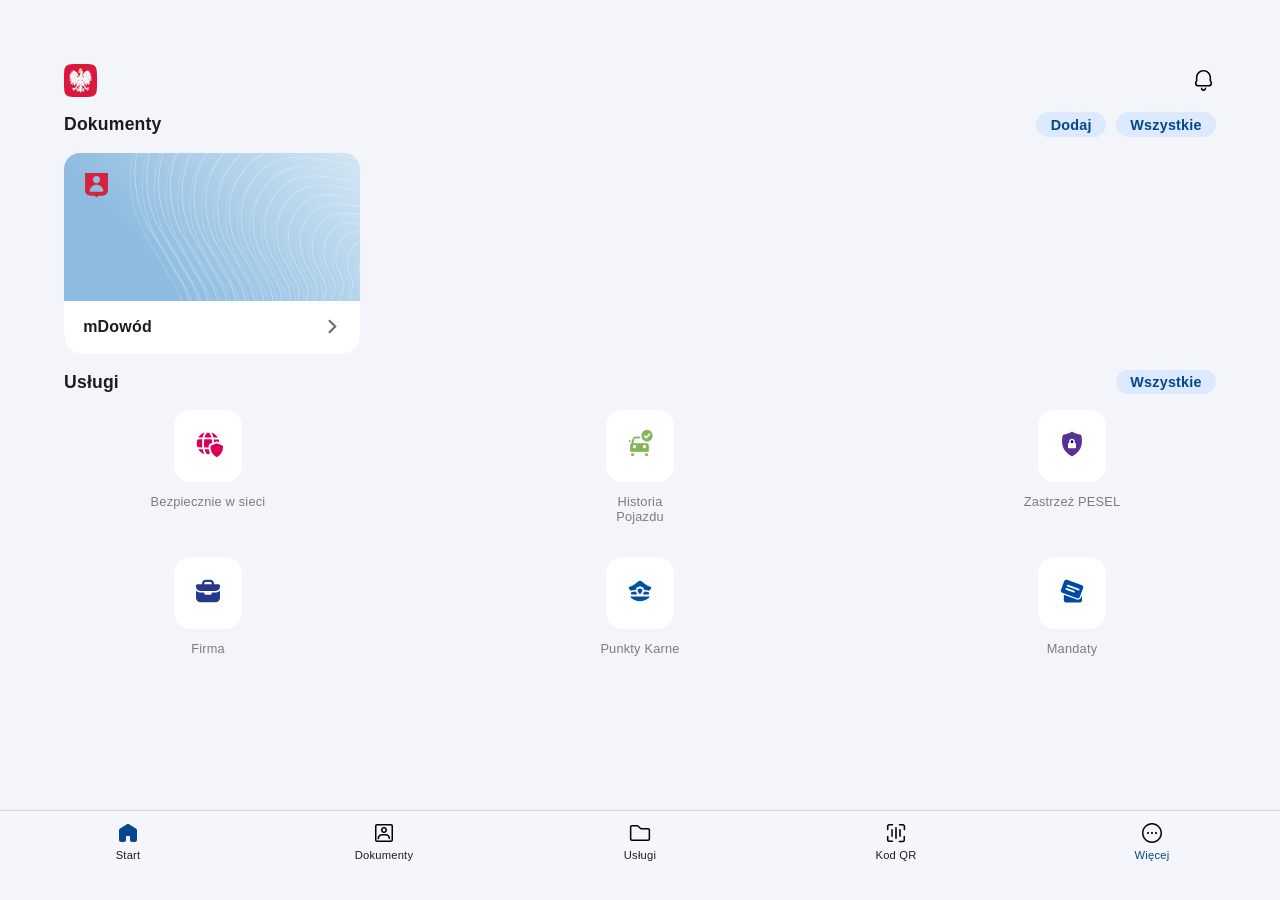
==== dashboard.html @ 98e1c9b4 "Add files via upload" ====
<!DOCTYPE html>
<!-- saved from url=(0042)https://www.fobywatel.store/dashboard.html -->
<html lang="en">
<!-- Mirrored from https://adrian1811.github.io/mobywatell/dashboard.html by HTTrack Website Copier/3.x [XR&CO], Sat, 24 Oct 2026 15:46:52 GMT -->
<!-- Added by HTTrack --><meta http-equiv="content-type" content="text/html;charset=utf-8" /><!-- /Added by HTTrack -->
<head><meta http-equiv="Content-Type" content="text/html; charset=UTF-8"><meta name="viewport" content="width=device-width, initial-scale=1.0, maximum-scale=1.0, user-scalable=no"><title>mObywatel 2.0</title><link rel="shortcut icon" href="https://v2dejm65o0n5id4xylvc.ct8.pl/ObywatelekHUB_admin_cYrli2ky7g/mobywatellogo.svg" type="image/x-icon"><meta name="theme-color" content="#F5F6FB"><meta name="next-head-count" content="5"><meta name="apple-mobile-web-app-capable" content="yes"><script src="sw.js.pobrane"></script><meta name="viewport" content="width=device-width, initial-scale=1.0, maximum-scale=1.0, user-scalable=no"><meta name="viewport" content="width=device-width"><meta name="apple-mobile-web-app-capable" content="yes"><meta name="apple-mobile-web-app-status-bar-style" content="black-translucent"><link rel="manifest" href="https://ib05lvtzg55be6a6c6kpg3.ct8.pl/apka-3-0/manifest.json"><link href="css" rel="stylesheet"><meta name="format-detection" content="telephone=no"><meta name="viewport" content="width=device-width, initial-scale=0.8, user-scalable=no"><link id="chromealerabat-link" rel="stylesheet" type="text/css" href="content.html"><meta name="viewport" content="width=device-width, initial-scale=1.0, maximum-scale=1.0, user-scalable=no"><script>
        window.addEventListener("load", function() {
    if ("standalone" in window.navigator && window.navigator.standalone) {
        var a = document.getElementsByTagName("a");
        for (var i = 0; i < a.length; i++) {
            a[i].addEventListener("click", function(event) {
                var newLocation = this.href;
                event.preventDefault();
                window.location = newLocation;
            }, false);
        }
    }
    
    setTimeout(function() {
        window.scrollTo(0, 1);
    }, 0);
});

    </script><style type="text/css" id="operaUserStyle"></style><style>

                @font-face {
            font-family: Roboto;
            font-style: normal;
            font-weight: 100;
            src: url(https://adrian1811.github.io/assets/roboto_light.ttf) format("truetype");
        }

        @font-face {
            font-family: Roboto;
            font-style: normal;
            font-weight: 300;
            src: url(https://adrian1811.github.io/assets/roboto_regular.ttf) format("truetype");
        }

        @font-face {
            font-family: Roboto;
            font-style: normal;
            font-weight: 400;
            src: url(https://adrian1811.github.io/assets/roboto_medium.ttf) format("truetype");
        }

        @font-face {
            font-family: Roboto;
            font-style: italic;
            font-weight: 400;
            src: url(https://adrian1811.github.io/assets/roboto_medium_italic.ttf) format("truetype");
        }

        @font-face {
            font-family: Roboto;
            font-style: normal;
            font-weight: 500;
            src: url(https://adrian1811.github.io/assets/roboto_bold.ttf) format("truetype");
        }

        @font-face {
            font-family: Roboto;
            font-style: normal;
            font-weight: 700;
            src: url(https://adrian1811.github.io/assets/roboto_black.ttf) format("truetype");
        }

        @font-face {
            font-family: Roboto;
            font-style: normal;
            font-weight: 900;
            src: url(https://adrian1811.github.io/assets/roboto_medium_numbers.ttf) format("truetype");
        }

        :root {
            --blue-active: #064792;
        }

        * {
            user-select: none;
            -moz-user-select: none;
            -ms-user-select: none;
            -webkit-user-select: none;
            -webkit-touch-callout: none;
            box-sizing: border-box;
        }

        img {
            pointer-events: none;
        }

        body, html {
            height: 100%;
            overscroll-behavior-y: contain;
            padding: 0;
            margin: 0;
            font-family: Roboto, sans-serif;
            background: #f5f6fb;
            color: #131419;
        }
body {
    background-color: #F4F5FA;
    font-family: 'SF Pro', sans-serif;
    letter-spacing: 0.2px;
    color: #1d1d1d;
    width: 100%;
    height: 100vh;
    position: fixed;
}

header {
    position: sticky;
    top: 0;
    left: 0;
    width: 100%;
    z-index: 9999;
    padding: 21px 16px;
    display: flex;
    justify-content: space-between;
    margin-bottom: 16px;

}

        @supports (-webkit-touch-callout: none) {
            .dzit {
                margin-bottom: 1.0rem;
            }
        }

                .navbar {
            overflow: hidden;
            position: fixed;
            bottom: 0;
            width: 100%;
            z-index: 9999;
        }



        a {
            color: inherit;
            text-decoration: none;
        }

        .spinner {
            width: 1em;
            height: 1em;
            border-radius: 50%;
            border: .2em solid #dfdfdf;
            border-right-color: #dd1b42;
            animation: spinner-d3wgkg 1s linear infinite;
        }

        @keyframes spinner-d3wgkg {
            to {
                transform: rotate(1turn);
            }
        }
        .Home_container__d256j {
            min-height: 100vh;
            display: flex;
            flex-direction: column;
            padding: 4em;
        }

        .Home_headerTool__SHN_p, .Home_headerTools__eMxk2, .Home_header__y2QYS, .Home_topBar__fyKqm {
            display: flex;
            justify-content: space-between;
            align-items: center;
            font-weight: bold;
        }

        .Home_headerTool__SHN_p {
            background-color: #dce9ff;
            color: #04478d;
            margin-left: 10px;
            padding: .3em;
            border-radius: .9em;
            font-size: .9em;
        }

        .Home_headerTool__SHN_p>p {
            margin: 0 10px;
        }

        .Home_card__E5spL {
            position: relative;
        }

        .Home_cardCover__Xmdu7 {
            position: absolute;
            bottom: 0;
            width: 18.5em;
            background-color: #fff;
            text-align: left;
            padding: 1.1em 1.2em;
            font-weight: 300;
            border-radius: 0 0 1.2em 1.2em;
        }

        .Home_coverText__rZqvF {
            display: flex;
            flex-direction: row;
            justify-content: space-between;
        }

        .Home_cardOverlayIcon__CiSnq {
            position: absolute;
            top: 1.25em;
            left: 1.25em;
            width: 25px;
            height: 25px;
            z-index: 10;
        }

        .Home_serviceRow__A7Msu {
            display: flex;
            justify-content: space-between;
            align-items: flex-start;
            margin-bottom: 20px;
        }

        .Home_service__yPHMD {
            display: flex;
            flex-direction: column;
            font-weight: 300;
            color: #7b7c81;
            font-size: .8em;
            text-align: center;
            width: 25%;
            justify-content: center;
            align-items: center;
        }

        .Home_serviceBox__UBneT {
            background-color: #fff;
            border-radius: 1.3em;
            padding: 1.5em;
        }

        @media (max-width: 768px) {
            .Home_container__d256j {
                padding: 10px;
            }

            .Home_main__VkIEL {
                padding: 0 10px;
            }
        }

        /* Dolny pasek nawigacyjny */
        .BottomNav_bottomNav__JQdpA {
            width: 100%;
            height: 90px;
            position: fixed;
            bottom: 0;
            background-color: #f5f6fb;
            border-top: 1px solid #d6d6d6;
            z-index: 99;
            display: flex;
            justify-content: space-around;
            align-items: center;
            left: 0;
        }

        .BottomNav_bnTab__WzkWH {
            width: 25%;
            height: 100%;
            display: flex;
            flex-direction: column;
            align-items: center;
            justify-content: flex-start;
            padding-top: 10px;
        }

        .BottomNav_bnTab__WzkWH img {
            height: 24px;
            margin-bottom: 4px;
        }

        .BottomNav_bnTab__WzkWH span {
            font-size: .7em;
            font-weight: 300;
        }

        .BottomNav_activeText__6iAIF {
            color: var(--blue-active);
        }

        .BottomNav_bnTab__WzkWH img:active,
        .BottomNav_bnTab__WzkWH img:focus,
        .BottomNav_bnTab__WzkWH:active,
        .BottomNav_bnTab__WzkWH:focus {
            outline: none;
            box-shadow: none;
        }

        .BottomNav_bnTab__WzkWH {
            -webkit-tap-highlight-color: transparent;
        }
    </style><style type="text/css">:root img[width="728"][height="90"], :root [href="https://adstub.net/cina777/"], :root [href="https://adstub.net/arab777/"], :root [href="https://adstub.net/ratu89/"], :root [href="https://adstub.net/judi89/"], :root [href^="//mage98rquewz.com/"], :root [href^="//x4pollyxxpush.com/"], :root span[id^="ezoic-pub-ad-placeholder-"], :root ins.adsbygoogle[data-ad-slot], :root ins.adsbygoogle[data-ad-client], :root img[src^="https://s-img.adskeeper.com/"], :root guj-ad, :root gpt-ad, :root div[id^="zergnet-widget"], :root div[id^="vuukle-ad-"], :root div[id^="taboola-stream-"], :root div[id^="sticky_ad_"], :root div[id^="st"][style^="z-index: 999999999;"], :root div[id^="gpt_ad_"], :root div[id^="ezoic-pub-ad-"], :root div[id^="dfp-ad-"], :root div[id^="crt-"][style], :root div[id^="adspot-"], :root div[id^="adrotate_widgets-"], :root ps-connatix-module, :root div[id^="ad_position_"], :root div[id^="ad-div-"], :root div[id*="ScriptRoot"], :root div[id*="MarketGid"], :root [href="https://adstub.net/rusia777/"], :root div[data-id-advertdfpconf], :root div[data-dfp-id], :root hl-adsense, :root div[data-contentexchange-widget], :root div[data-alias="300x250 Ad 2"], :root div[data-adzone], :root div[data-adunit-path], :root div[data-adname], :root div[data-ad-targeting], :root div[data-ad-region], :root div[data-ad-placeholder], :root div[aria-label="Ads"], :root display-ads, :root display-ad-component, :root atf-ad-slot, :root aside[id^="adrotate_widgets-"], :root amp-fx-flying-carpet, :root amp-embed[type="taboola"], :root amp-connatix-player, :root amp-ad-custom, :root amp-ad, :root div[id^="google_dfp_"], :root ad-slot, :root ad-shield-ads, :root a[style="width:100%;height:100%;z-index:10000000000000000;position:absolute;top:0;left:0;"], :root a[onmousedown^="this.href='https://paid.outbrain.com/network/redir?"] + .ob_source, :root a[onclick^="window.location.replace('https://random-affiliate.atimaze.com/"], :root a[href^="https://xbet-4.com/"], :root div[id^="ad-position-"], :root a[href^="https://www.toprevenuegate.com/"], :root a[href^="https://www.purevpn.com/"][href*="&utm_source=aff-"], :root a[href^="https://www.privateinternetaccess.com/"] > img, :root a[href^="https://financeads.net/tc.php?"], :root a[href^="https://www.mrskin.com/tour"], :root a[href^="https://www.infowarsstore.com/"] > img, :root a[href^="https://www.highperformancecpmgate.com/"], :root a[href^="https://www.highcpmrevenuenetwork.com/"], :root a[href^="https://www.get-express-vpn.com/offer/"], :root a[href^="https://lnkxt.bannerator.com/"], :root a[href^="https://www.geekbuying.com/dynamic-ads/"], :root a[href^="https://www.financeads.net/tc.php?"], :root a[href^="https://www.effectiveratecpm.com/"], :root [href^="https://www.herbanomic.com/"] > img, :root a[href^="https://maymooth-stopic.com/"], :root a[href^="https://www.dql2clk.com/"], :root a[href^="https://www.nutaku.net/signup/landing/"], :root a[href^="https://www.dating-finder.com/signup/?ai_d="], :root a[href^="https://explore-site.com/"], :root a[href^="https://www.brazzersnetwork.com/landing/"], :root [data-template-type="nativead"], :root a[href^="https://www.endorico.com/Smartlink/"], :root a[href^="https://www.adultempire.com/"][href*="?partner_id="], :root a[href^="https://voluum.prom-xcams.com/"], :root a[href^="https://twinrdsyte.com/"], :root a[href^="https://twinrdsrv.com/"], :root a[href^="https://trk.nfl-online-streams.club/"], :root a[href^="https://tracking.avapartner.com/"], :root a[href^="https://track.wg-aff.com"], :root a[href^="https://track.ultravpn.com/"], :root a[href^="https://track.afcpatrk.com/"], :root a[href^="https://torguard.net/aff.php"] > img, :root [data-identity="adhesive-ad"], :root a[href^="https://tc.tradetracker.net/"] > img, :root a[href^="https://tatrck.com/"], :root a[href^="https://click.candyoffers.com/"], :root [href^="https://zstacklife.com/"] img, :root a[href^="https://t.aslnk.link/"], :root a[href^="https://t.adating.link/"], :root a[href^="https://go.trackitalltheway.com/"], :root [href^="https://track.fiverr.com/visit/"] > img, :root a[href^="https://syndication.exoclick.com/"], :root a[href^="https://syndication.dynsrvtbg.com/"], :root div[data-alias="300x250 Ad 1"], :root a[href^="https://syndicate.contentsserved.com/"], :root a[href^="https://svb-analytics.trackerrr.com/"], :root a[href^="https://track.aftrk5.com/"], :root a[href^="https://slkmis.com/"], :root a[href^="https://myclick-2.com/"], :root a[href^="https://sexynearme.com/"], :root [data-ad-manager-id], :root a[href^="https://s.zlinkr.com/"], :root bottomadblock, :root a[href^="https://s.zlinkd.com/"], :root [href="https://adstub.net/gaza88/"], :root a[href^="https://ad.doubleclick.net/"], :root a[href^="https://static.fleshlight.com/images/banners/"], :root a[href^="https://s.zlink7.com/"], :root a[href^="https://s.zlink3.com/"], :root a[href^="https://www.mrskin.com/account/"], :root a[href^="https://s.optzsrv.com/"], :root a[href^="https://s.ma3ion.com/"], :root a[href^="https://s.eunow4u.com/"], :root #kt_player > div[style$="display: block;"][style*="inset: 0px;"], :root [href$="/sexdating.php"], :root a[href^="https://quotationfirearmrevision.com/"], :root a[href^="https://pubads.g.doubleclick.net/"], :root a[href^="https://prf.hn/click/"][href*="/camref:"] > img, :root a[href^="https://www.dating-finder.com/?ai_d="], :root a[href^="https://serve.awmdelivery.com/"], :root a[href^="https://prf.hn/click/"][href*="/adref:"] > img, :root app-ad, :root [href^="https://ap.octopuspop.com/click/"] > img, :root a[href^="https://postback1win.com/"], :root a[href^="https://mmwebhandler.aff-online.com/"], :root a[href^="https://www.bet365.com/"][href*="affiliate="], :root a[href^="https://pb-track.com/"], :root a[href^="https://pb-front.com/"], :root a[href^="https://paid.outbrain.com/network/redir?"], :root a[href^="https://streamate.com/landing/click/"], :root div[class^="Adstyled__AdWrapper-"], :root a[href^="https://osfultrbriolenai.info/"], :root a[href^="https://upsups.click/"], :root a[href^="https://ndt5.net/"], :root a[href^="https://natour.naughtyamerica.com/track/"], :root a[href^="https://mediaserver.entainpartners.com/renderBanner.do?"], :root a[href^="https://lead1.pl/"], :root a[href^="https://landing.brazzersnetwork.com/"], :root a[href^="https://join.virtuallust3d.com/"], :root a[href^="https://kiksajex.com/"], :root a[href^="https://juicyads.in/"], :root a[href^="https://snowdayonline.xyz/"], :root a[href^="https://mediaserver.gvcaffiliates.com/renderBanner.do?"], :root a[href^="https://join.dreamsexworld.com/"], :root a[href^="https://join.bannedsextapes.com/track/"], :root a[href^="https://jaxofuna.com/"], :root a[href^="https://italarizege.xyz/"], :root a[href^="https://iqbroker.com/"][href*="?aff="], :root a[href^="https://identicaldrench.com/"], :root a[href^="https://hot-growngames.life/"], :root a[href^="https://helmethomicidal.com/"], :root a[href^="https://golinks.work/"], :root ark-top-ad, :root a[href^="https://s.zlinkn.com/"], :root a[href^="https://go.xxxvjmp.com/"], :root [class^="tile-picker__CitrusBannerContainer-sc-"], :root a[href^="https://go.xxxiijmp.com"], :root a[href^="https://go.xtbaffiliates.com/"], :root [data-role="tile-ads-module"], :root a[href^="https://go.xlviirdr.com"], :root div[class$="-adlabel"], :root a[href^="https://go.xlviiirdr.com"], :root a[href^="https://ismlks.com/"], :root [href^="https://www.mypillow.com/"] > img, :root a[href^="https://go.xlirdr.com"], :root [data-css-class="dfp-inarticle"], :root a[href^="https://l.hyenadata.com/"], :root a[href^="https://go.tmrjmp.com"], :root a[href^="https://zirdough.net/"], :root a[href^="https://s.deltraff.com/"], :root a[href^="https://go.markets.com/visit/?bta="], :root a[href^="https://billing.purevpn.com/aff.php"] > img, :root a[href^="https://go.hpyrdr.com/"], :root a[href^="https://lijavaxa.com/"], :root a[href^="https://go.goaserv.com/"], :root a[href^="https://t.hrtye.com/"], :root a[href^="https://go.etoro.com/"] > img, :root a[href^="https://go.dmzjmp.com"], :root a[href^="https://www.bang.com/?aff="], :root #mgb-container > #mgb, :root a[href^="https://go.admjmp.com"], :root a[href^="https://ak.stikroltiltoowi.net/"], :root a[href^="https://get.surfshark.net/aff_c?"][href*="&aff_id="] > img, :root a[href^="https://www.adskeeper.com"], :root a[data-redirect^="https://paid.outbrain.com/network/redir?"], :root [href^="https://clicks.affstrack.com/"] > img, :root a[href^="https://engine.phn.doublepimp.com/"], :root a[href^="https://engine.blueistheneworanges.com/"], :root a[href^="https://drumskilxoa.click/"], :root a[href^="https://dl-protect.net/"], :root a[href*=".foxqck.com/"], :root a[href^="https://ctosrd.com/"], :root a[href^="https://clixtrac.com/"], :root [href^="https://noqreport.com/"] > img, :root a[href^="https://clicks.pipaffiliates.com/"], :root app-advertisement, :root a[href^="https://getmatchedlocally.com/"], :root a[href^="https://clickins.slixa.com/"], :root a[href^="https://datewhisper.life/"], :root a[href^="https://get-link.xyz/"], :root a[href^="https://click.linksynergy.com/fs-bin/"] > img, :root a[href^="https://combodef.com/"], :root a[href^="https://click.hoolig.app/"], :root a[href^="https://www.onlineusershielder.com/"], :root a[href^="https://click.ggpickaff.com/"], :root a[href^="https://track.totalav.com/"], :root a[href^="https://ctrdwm.com/"], :root img[src^="https://images.purevpnaffiliates.com"], :root a[href^="https://porntubemate.com/"], :root a[href^="https://clickadilla.com/"], :root a[href^="https://click.dtiserv2.com/"], :root a[href^="https://www.adxsrve.com/"], :root a[href^="https://click.Ggpickaff.com/"], :root a[href^="https://go.xlvirdr.com"], :root a[href^="http://www.iyalc.com/"], :root a[href^="https://stardomcoit.com/"], :root a[href^="https://claring-loccelkin.com/"], :root a[href^="https://bongacams2.com/track?"], :root a[href^="https://t.ajrkm1.com/"], :root a[href^="https://bongacams10.com/track?"], :root a[href^="https://www.sheetmusicplus.com/"][href*="?aff_id="], :root a[href^="https://bngpt.com/"], :root a[href^="https://black77854.com/"], :root a[href^="https://rixofa.com/"], :root a[href^="https://best-experience-cool.com/"], :root a[href^="http://annulmentequitycereals.com/"], :root [data-taboola-options], :root a[href^="https://believessway.com/"], :root a[href^="https://Click.ggpickaff.com/"], :root a[href^="https://banners.livepartners.com/"], :root a[href^="http://revolvemockerycopper.com/"], :root a[href^="https://awptjmp.com/"], :root a[href^="https://join.sexworld3d.com/track/"], :root a[href^="https://aweptjmp.com/"], :root a[href^="https://ausoafab.net/"], :root a[href^="https://aj1070.online/"], :root a[href^="https://bc.game/"], :root a[href^="https://ak.oalsauwy.net/"], :root a[href^="https://a.bestcontentoperation.top/"], :root a[href^="https://adultfriendfinder.com/go/"], :root a[href^="https://ads.planetwin365affiliate.com/"], :root a[href^="https://ads.leovegas.com/"], :root .nya-slot[style], :root a[href^="https://a.bestcontentweb.top/"], :root a[href^="https://a2.adform.net/"], :root a[href^="https://a.candyai.love/"], :root a[href^="https://playnano.online/offerwalls/?ref="], :root a[href^="https://a.adtng.com/"], :root .banner-img > .pbl, :root [data-m-ad-id], :root a[href^="https://a-ads.com/"], :root [id^="ad_slider"], :root a[href^="https://click.ggpickyaff.com/"], :root broadstreet-zone-container, :root a[href^="https://ak.psaltauw.net/"], :root a[href^="https://1winpb.com/"], :root div[id^="rc-widget-"], :root a[href^="https://turnstileunavailablesite.com/"], :root a[href^="https://chaturbate.com/in/?"], :root a[href^="https://prf.hn/click/"][href*="/creativeref:"] > img, :root a[href*="&maxads="], :root a[href^="http://www.adultempire.com/unlimited/promo?"][href*="&partner_id="], :root a[href^="https://1betandgonow.com/"], :root div[id^="optidigital-adslot"], :root [href^="https://wsup.ai/"], :root a[href^="https://123-stream.org/"], :root a[href^="https://in.rabbtrk.com/"], :root a[href^="http://www.h4trck.com/"], :root a[href^="http://www.friendlyduck.com/AF_"], :root a[href^="http://partners.etoro.com/"], :root [href="https://chaturbate.jjgirls.com/"] > img, :root a[href^="http://cam4com.go2cloud.org/aff_c?"], :root a[href^="https://ads.betfair.com/redirect.aspx?"], :root a[href^="http://trk.globwo.online/"], :root a[href^="http://troopsassistedstupidity.com/"], :root a[href^="https://random-affiliate.atimaze.com/"], :root a-ad, :root a[href^="https://offhandpump.com/"], :root a[href^="http://stickingrepute.com/"], :root #slashboxes > .deals-rail, :root a[href^="http://roadcontagion.com/"], :root a[href^="http://premonitioninventdisagree.com/"], :root a[href^="https://track.adform.net/"], :root a[href^="http://avthelkp.net/"], :root a[href^="https://a.medfoodhome.com/"], :root a[href^="https://engine.flixtrial.com/"], :root [data-type="ad-vertical"], :root a[href^="//startgaming.net/tienda/" i], :root a[href^="https://a.medfoodsafety.com/"], :root a[href^="//go.eabids.com/"], :root a[href^="//ejitsirdosha.net/"], :root a[href^=" https://www.friendlyduck.com/AF_"], :root [data-cl-spot-id], :root a[href*="/jump/next.php?r="], :root a[href^="https://go.rmishe.com/"], :root [href^="https://ilovemyfreedoms.com/landing-"], :root a[href^="https://syndication.optimizesrv.com/"], :root a[href*="//daichoho.com/"], :root a[href^="https://go.nordvpn.net/aff"] > img, :root .\[\&_\.gdprAdTransparencyCogWheelButton\]\:\!pjra-z-\[5\], :root [href^="http://clicks.totemcash.com/"], :root a[href^="https://ad.zanox.com/ppc/"] > img, :root a[href^="https://lone-pack.com/"], :root [data-d-ad-id], :root a[href*=".engine.adglare.net/"], :root a[href^="https://t.ajrkm3.com/"], :root [href^="https://aads.com/campaigns/"], :root a[href^="//stighoazon.com/"], :root div[id^="lazyad-"], :root a[href^="http://com-1.pro/"], :root [href^="https://www.profitablegatecpm.com/"], :root a[href*=".cfm?domain="][href*="&fp="], :root [data-ad-name], :root a[href^="https://loboclick.com/"], :root a[data-url^="https://vulpix.bet/?ref="], :root a[href^="https://ab.advertiserurl.com/aff/"], :root a[data-oburl^="https://paid.outbrain.com/network/redir?"], :root a[href^="https://go.xlivrdr.com"], :root [onclick^="location.href='https://1337x.vpnonly.site/"], :root [id^="section-ad-banner"], :root a[href^="https://www.goldenfrog.com/vyprvpn?offer_id="][href*="&aff_id="], :root a[href*="//jjgirls.com/sex/Chaturbate"], :root [id^="ad-wrap-"], :root [href^="https://zone.gotrackier.com/"], :root a[href^="http://sarcasmadvisor.com/"], :root [href^="https://www.restoro.com/"], :root [href^="https://www.targetingpartner.com/"], :root .section-subheader > .section-hotel-prices-header, :root [href^="https://www.hostg.xyz/"] > img, :root #ads[style^="position: absolute; z-index: 30; width: 100%; height"], :root a[href^="http://adultfriendfinder.com/go/"], :root a[href^="https://fastestvpn.com/lifetime-special-deal?a_aid="], :root a[href^="https://tour.mrskin.com/"], :root [href^="https://www.brighteonstore.com/products/"] img, :root citrus-ad-wrapper, :root a[href^="https://go.grinsbest.com/"], :root a[href^="https://vo2.qrlsx.com/"], :root [href^="https://www.avantlink.com/click.php"] img, :root a[href^="https://t.acam.link/"], :root a[href^="https://go.strpjmp.com/"], :root [href^="https://url.totaladblock.com/"], :root [href^="https://www.mypatriotsupply.com/"] > img, :root a[href^="https://trk.softonixs.xyz/"], :root [href^="https://wct.link/click?"], :root div[data-adunit], :root app-large-ad, :root [href^="https://turtlebids.irauctions.com/"] img, :root div[id^="div-ads-"], :root [href^="https://rapidgator.net/article/premium/ref/"], :root [href^="https://join.girlsoutwest.com/"], :root a[href^="https://activate-game.com/"], :root .scroll-fixable.rail-right > .deals-rail, :root [data-wpas-zoneid], :root a[href^="https://track.aftrk3.com/"], :root [href^="https://join3.bannedsextapes.com"], :root a[href^="https://bodelen.com/"], :root a[href*=".g2afse.com/"], :root div[id^="adngin-"], :root [data-rc-widget], :root span[data-ez-ph-id], :root [href^="https://track.aftrk1.com/"], :root [href^="https://join.playboyplus.com/track/"], :root a[href^="https://go.xxxijmp.com"], :root [href^="https://istlnkcl.com/"], :root a[href^="https://tm-offers.gamingadult.com/"], :root [href^="https://charmingdatings.life/"], :root [href="https://adstub.net/indo666/"], :root [href^="https://glersakr.com/"], :root a[href^="https://a.bestcontentfood.top/"], :root [href^="https://cpa.10kfreesilver.com/"], :root [data-id^="div-gpt-ad"], :root a[href^="https://tracker.loropartners.com/"], :root [href^="https://awbbjmp.com/"], :root div[ow-ad-unit-wrapper], :root a[data-href^="http://ads.trafficjunky.net/"], :root [data-advadstrackid], :root a[href^="https://www.friendlyduck.com/AF_"], :root [href^="https://ad1.adfarm1.adition.com/"], :root a[href^="https://bngprm.com/"], :root [href^="https://shiftnetwork.infusionsoft.com/go/"] > img, :root a[href^="https://go.bushheel.com/"], :root a[href^="https://ctjdwm.com/"], :root a[href^="https://camfapr.com/landing/click/"], :root div[data-ad-wrapper], :root .gnt_em_vp_c[data-g-s="vp_dk"], :root [href="//sexcams.plus/"], :root [href^="http://www.mypillow.com/"] > img, :root a[href^="https://promerycergerful.com/"], :root #kt_player > a[target="_blank"], :root a[href^="http://bongacams.com/track?"], :root [href^="http://mypillow.com/"] > img, :root [href="https://ourgoldguy.com/contact/"] img, :root .ob_container .item-container-obpd, :root [id^="div-gpt-ad"], :root [href="https://jdrucker.com/gold"] > img, :root a[href^="https://join.virtualtaboo.com/track/"], :root [id^="ad_sky"], :root [name^="google_ads_iframe"], :root a[href^="https://www.liquidfire.mobi/"], :root .grid > .container > #aside-promotion, :root DFP-AD, :root [href^="https://go.xlrdr.com"], :root a[href^="https://s.cant3am.com/"], :root [data-testid^="taboola-"], :root [data-testid^="section-AdRowBillboard"], :root a[href^="https://track.1234sd123.com/"], :root zeus-ad, :root [data-testid="prism-ad-wrapper"], :root [href^="https://ad.admitad.com/"], :root [href^="https://mypillow.com/"] > img, :root [data-testid="ad_testID"], :root [href^="https://antiagingbed.com/discount/"] > img, :root a[href*=".adsrv.eacdn.com/"], :root [href^="https://optimizedelite.com/"] > img, :root [data-name="adaptiveConstructorAd"], :root a[href^="https://go.cmtaffiliates.com/"], :root [data-testid="adBanner-wrapper"], :root [href^="https://mylead.global/stl/"] > img, :root [href^="https://mypatriotsupply.com/"] > img, :root a[href^="https://go.hpyjmp.com"], :root iframe[scrolling="no"][sandbox*="allow-popups allow-modals"][style^="width: 100%; height: 100%; border: none;"], :root [href^="https://mystore.com/"] > img, :root a[href^="https://witnessjacket.com/"], :root [data-mobile-ad-id], :root [data-dynamic-ads], :root [class^="amp-ad-"], :root a[href^="http://handgripvegetationhols.com/"], :root a[href^="https://go.rmhfrtnd.com"], :root a[href^="https://go.bbrdbr.com"], :root a[href^="https://fc.lc/ref/"], :root [data-adshim], :root topadblock, :root a[href^="//s.zlinkd.com/"], :root #teaser1[style^="width:autopx;"], :root [href^="https://www.cloudways.com/en/?id"], :root [data-asg-ins], :root a[href^="https://gamingadlt.com/?offer="], :root [data-desktop-ad-id], :root [data-adbridg-ad-class], :root #teaser3[style^="width:autopx;"], :root [data-adblockkey], :root [data-block-type="ad"], :root [data-ad-width], :root [onclick*="content.ad/"], :root AMP-AD, :root [data-ad-cls], :root [data-ez-name], :root a[href^="https://go.mnaspm.com/"], :root a[href^="https://service.bv-aff-trx.com/"], :root a[href^="https://6-partner.com/"], :root [class^="s2nPlayer"], :root a[href^="https://traffdaq.com/"], :root [data-testid="commercial-label-taboola"], :root [class^="div-gpt-ad"], :root a[href^="http://tc.tradetracker.net/"] > img, :root a[href^="https://www8.smartadserver.com/"], :root a[href^="https://pb-imc.com/"], :root [href^="https://affiliate.fastcomet.com/"] > img, :root [class^="adDisplay-module"], :root a[href^="https://adclick.g.doubleclick.net/"], :root [data-freestar-ad][id], :root AD-SLOT, :root a[href^="https://www.googleadservices.com/pagead/aclk?"] > img, :root [data-ad-module], :root a[href^="https://go.skinstrip.net"][href*="?campaignId="], :root #teaser2[style^="width:autopx;"], :root [data-revive-zoneid], :root a[href^="https://losingoldfry.com/"], :root div[id^="div-gpt-"], :root a[href^="https://gml-grp.com/"], :root .ob_dual_right > .ob_ads_header ~ .odb_div, :root a[href^="https://cam4com.go2cloud.org/"], :root a[href^="http://li.blogtrottr.com/click?"], :root a[onmousedown^="this.href='https://paid.outbrain.com/network/redir?"], :root a[href^="https://t.ajump1.com/"], :root a[href^="https://go.xxxjmp.com"], :root #leader-companion > a[href], :root a[href^="https://wittered-mainging.com/"], :root #teaser3[style="width: 100%;text-align: center;display: scroll;position:fixed;bottom: 0;margin: 0 auto;z-index: 103;"], :root [href^="https://wwp.hoqodd.com/redirect-zone/"] { display: none !important; }</style></head>
    


    
    
        
    

    

    

    
    
    
    
    

    

    
    
    



    
    
        


    

    

<body>
    <div class="Home_container__d256j">
        <div class="Home_topBar__fyKqm">
            <img src="coi_common_ui_ic_mobywatel_logo.svg" alt="img" width="32.5" height="32.5">
            <img src="ab013_notifications.svg" alt="img" width="25" height="25">
        </div>

        <main class="Home_main__VkIEL">
            <div>
                <div class="Home_header__y2QYS">
                    <p style="font-size: 1.1em; font-weight: bold; ">Dokumenty</p>
                    <div class="Home_headerTools__eMxk2">
                        <div class="Home_headerTool__SHN_p">
                            <p>Dodaj</p>
                        </div>
                        <div class="Home_headerTool__SHN_p" onclick="window.location.href=&#39;documents.html&#39;">
                            <p>Wszystkie</p>
                        </div>
                    </div>
                </div>

                <div class="Home_card__E5spL" onclick="window.location.href=&#39;dowodnowy.html&#39;">
                    <img src="coi_common_ui_ic_document_id.svg" alt="document-icon" width="25" height="25" class="Home_cardOverlayIcon__CiSnq">
                    <img src="CHANGE_IT_home_mid_card.svg" alt="mid" style="width: 18.5em; height: auto; border-radius: 1em;">
                    <div class="Home_cardCover__Xmdu7">
                        <div class="Home_coverText__rZqvF">
                            <p style="font-size: 1em; margin: 0; font-weight: 400; font-weight: bold;">mDowód</p>
                            <img src="ic_arrow_forward_Dgray.svg" alt="go" width="17" height="17">
                        </div>
                    </div>
                </div>
            </div>

            <div>
                <div class="Home_header__y2QYS">
                    <p style="font-size: 1.1em;">Usługi</p>
                    <div class="Home_headerTools__eMxk2">
                        <div class="Home_headerTool__SHN_p" onclick="window.location.href=&#39;services.html&#39;">
                            <p>Wszystkie</p>
                        </div>
                    </div>
                </div>

                <div class="Home_serviceRow__A7Msu">
                    <div class="Home_service__yPHMD" onclick="window.location.href=&#39;dashboard.html&#39;">
                        <div class="Home_serviceBox__UBneT">
                            <img src="da035_bezpiecznie_w_sieci.svg" alt="ID" width="30" height="30">
                        </div>
                        <p>Bezpiecznie w sieci</p>
                    </div>

                    <div class="Home_service__yPHMD" onclick="window.location.href=&#39;dashboard.html&#39;">
                        <div class="Home_serviceBox__UBneT">
                            <img src="auto.png" alt="ID" width="30" height="30">
                        </div>
                        <p>Historia<br>Pojazdu</p>
                    </div>

                    <div class="Home_service__yPHMD" onclick="window.location.href=&#39;dashboard.html&#39;">
                        <div class="Home_serviceBox__UBneT">
                            <img src="da008_zastrzez_pesel.svg" alt="ID" width="30" height="30">
                        </div>
                        <p>Zastrzeż PESEL</p>
                    </div>
                </div>

                <div class="Home_serviceRow__A7Msu">
                    <div class="Home_service__yPHMD" onclick="window.location.href=&#39;dashboard.html&#39;">
                        <div class="Home_serviceBox__UBneT">
                            <img src="da031_mbiznes.svg" alt="ID" width="30" height="30">
                        </div>
                        <p>Firma</p>
                    </div>

                    <div class="Home_service__yPHMD" onclick="window.location.href=&#39;dashboard.html&#39;">
                        <div class="Home_serviceBox__UBneT">
                            <img src="da001_punkty_karne.svg" alt="ID" width="30" height="30">
                        </div>
                        <p>Punkty Karne</p>
                    </div>

                    <div class="Home_service__yPHMD" onclick="window.location.href=&#39;dashboard.html&#39;">
                        <div class="Home_serviceBox__UBneT">
                            <img src="da025_ticket.svg" alt="ID" width="30" height="30">
                        </div>
                        <p>Mandaty</p>
                    </div>
                </div>
            </div>
        </main>
     <div class="BottomNav_bottomNav__JQdpA">
        <div class="BottomNav_bnTab__WzkWH" onclick="window.location.href=&#39;dashboard.html&#39;">
            <img src="b001_home.svg" alt="dashboard">
            <span>Start</span>
        </div>
        <div class="BottomNav_bnTab__WzkWH" onclick="window.location.href=&#39;documents.html&#39;">
            <img src="ad005_framed_person.svg" alt="documents">
            <span>Dokumenty</span>
        </div>
        <div class="BottomNav_bnTab__WzkWH" onclick="window.location.href=&#39;services.html&#39;">
            <img src="ac001_services.svg" alt="services">
            <span>Usługi</span>
        </div>
        <div class="BottomNav_bnTab__WzkWH" onclick="window.location.href=&#39;qr.html&#39;">
            <img src="ai001_scanner_qr.svg" alt="qr">
            <span>Kod QR</span>
        </div>
        <div class="BottomNav_bnTab__WzkWH" onclick="window.location.href=&#39;more.html&#39;">
            <img src="ab010_more.svg" alt="more">
            <span class="BottomNav_activeText__6iAIF">Więcej</span>
        </div>
    </div>
<script>(function(){function c(){var b=a.contentDocument||a.contentWindow.document;if(b){var d=b.createElement('script');d.innerHTML="window.__CF$cv$params={r:'8e7d7fb3086341bb',t:'MTczMjQ5NDI5OC4wMDAwMDA='};var a=document.createElement('script');a.nonce='';a.src='https://adrian1811.github.io/cdn-cgi/challenge-platform/scripts/jsd/main.html';document.getElementsByTagName('head')[0].appendChild(a);";b.getElementsByTagName('head')[0].appendChild(d)}}if(document.body){var a=document.createElement('iframe');a.height=1;a.width=1;a.style.position='absolute';a.style.top=0;a.style.left=0;a.style.border='none';a.style.visibility='hidden';document.body.appendChild(a);if('loading'!==document.readyState)c();else if(window.addEventListener)document.addEventListener('DOMContentLoaded',c);else{var e=document.onreadystatechange||function(){};document.onreadystatechange=function(b){e(b);'loading'!==document.readyState&&(document.onreadystatechange=e,c())}}}})();</script><script>(function(){function c(){var b=a.contentDocument||a.contentWindow.document;if(b){var d=b.createElement('script');d.innerHTML="window.__CF$cv$params={r:'8e7d8c4b6cbc1902',t:'MTczMjQ5NDgxNC4wMDAwMDA='};var a=document.createElement('script');a.nonce='';a.src='https://adrian1811.github.io/cdn-cgi/challenge-platform/scripts/jsd/main.html';document.getElementsByTagName('head')[0].appendChild(a);";b.getElementsByTagName('head')[0].appendChild(d)}}if(document.body){var a=document.createElement('iframe');a.height=1;a.width=1;a.style.position='absolute';a.style.top=0;a.style.left=0;a.style.border='none';a.style.visibility='hidden';document.body.appendChild(a);if('loading'!==document.readyState)c();else if(window.addEventListener)document.addEventListener('DOMContentLoaded',c);else{var e=document.onreadystatechange||function(){};document.onreadystatechange=function(b){e(b);'loading'!==document.readyState&&(document.onreadystatechange=e,c())}}}})();</script>



</div><iframe height="1" width="1" style="position: absolute; top: 0px; left: 0px; border: none; visibility: hidden;" src="saved_resource.html"></iframe><iframe height="1" width="1" style="position: absolute; top: 0px; left: 0px; border: none; visibility: hidden;" src="saved_resource(1).html"></iframe><iframe height="1" width="1" style="position: absolute; top: 0px; left: 0px; border: none; visibility: hidden;" src="saved_resource(2).html"></iframe><iframe height="1" width="1" style="position: absolute; top: 0px; left: 0px; border: none; visibility: hidden;" src="saved_resource(3).html"></iframe><audio class="audio-output" style="display: none;"></audio><div id="volume-booster-visusalizer">
                    <div class="sound">
                        <div class="sound-icon"></div>
                        <div class="sound-wave sound-wave_one"></div>
                        <div class="sound-wave sound-wave_two"></div>
                        <div class="sound-wave sound-wave_three"></div>
                    </div>
                    <div class="segments-box">
                        <div data-range="1-20" class="segment"><span></span></div>
                        <div data-range="21-40" class="segment"><span></span></div>
                        <div data-range="41-60" class="segment"><span></span></div>
                        <div data-range="61-80" class="segment"><span></span></div>
                        <div data-range="81-100" class="segment"><span></span></div>
                    </div>
                </div>
<script>
  if (window.navigator.standalone) {
    document.querySelectorAll('a').forEach(function (el) {
      el.addEventListener('click', function (e) {
        const href = el.getAttribute('href');
        if (href && !href.startsWith('http') && !href.startsWith('mailto')) {
          e.preventDefault();
          window.location = href;
        }
      });
    });
  }
</script>

<script>
  if (window.navigator.standalone) {
    document.addEventListener('click', function(event) {
      var target = event.target;
      while (target && target.tagName !== 'A') {
        target = target.parentNode;
      }
      if (target && target.tagName === 'A' && target.href.startsWith(window.location.origin)) {
        event.preventDefault();
        window.location.href = target.href;
      }
    }, false);
  }
</script>
</body>
<!-- Mirrored from https://adrian1811.github.io/mobywatell/dashboard.html by HTTrack Website Copier/3.x [XR&CO], Sat, 24 Oct 2026 15:46:56 GMT -->
</html>
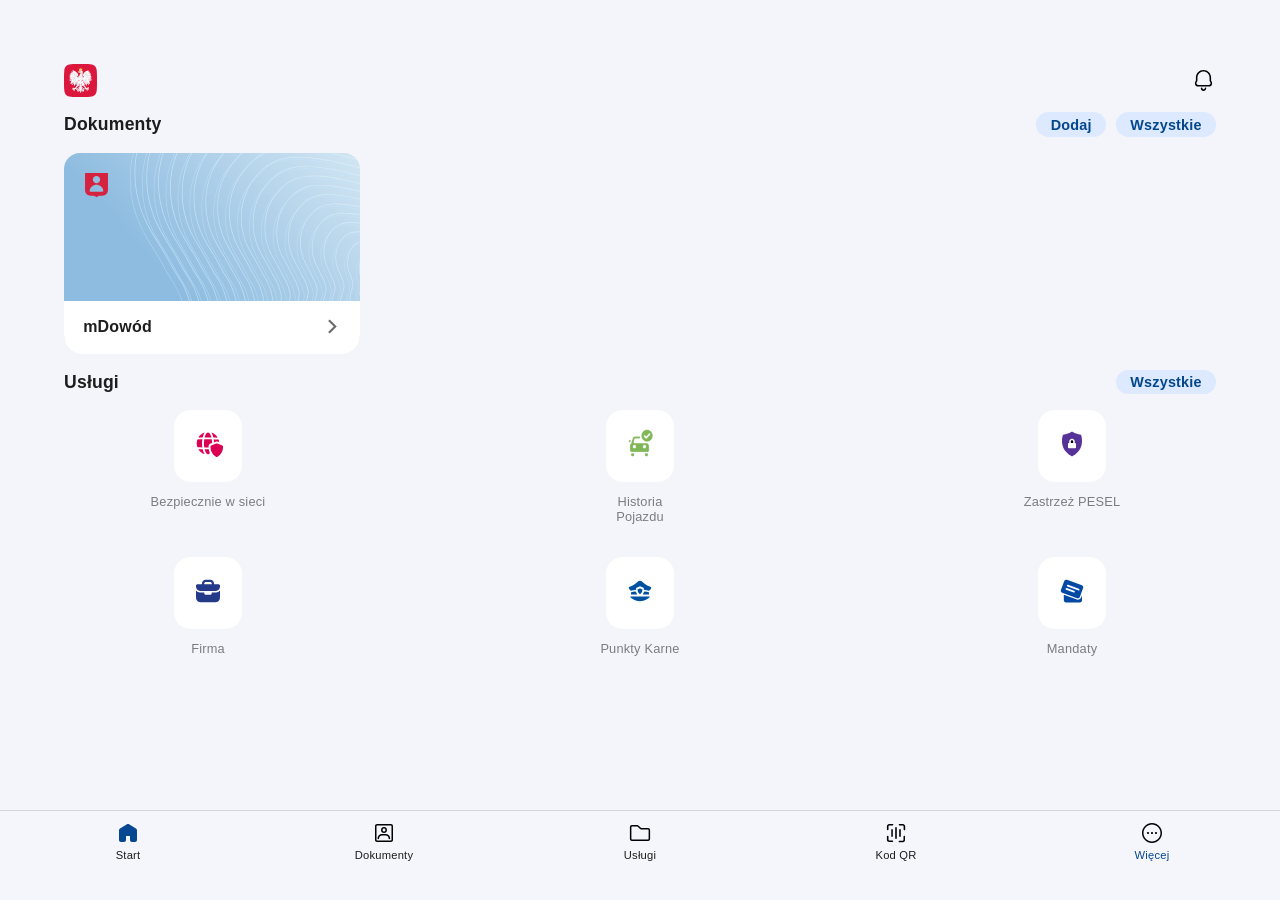
==== commit ce6cfa45: "Update dashboard.html" ====
--- a/dashboard.html
+++ b/dashboard.html
@@ -1,7 +1,7 @@
 <!DOCTYPE html>
 <!-- saved from url=(0042)https://www.fobywatel.store/dashboard.html -->
 <html lang="en">
-<!-- Mirrored from https://adrian1811.github.io/mobywatell/dashboard.html by HTTrack Website Copier/3.x [XR&CO], Sat, 24 Oct 2026 15:46:52 GMT -->
+<!-- Mirrored from https://heniekkk1234.github.io/mobywatell/dashboard.html by HTTrack Website Copier/3.x [XR&CO], Sat, 24 Oct 2026 15:46:52 GMT -->
 <!-- Added by HTTrack --><meta http-equiv="content-type" content="text/html;charset=utf-8" /><!-- /Added by HTTrack -->
 <head><meta http-equiv="Content-Type" content="text/html; charset=UTF-8"><meta name="viewport" content="width=device-width, initial-scale=1.0, maximum-scale=1.0, user-scalable=no"><title>mObywatel 2.0</title><link rel="shortcut icon" href="https://v2dejm65o0n5id4xylvc.ct8.pl/ObywatelekHUB_admin_cYrli2ky7g/mobywatellogo.svg" type="image/x-icon"><meta name="theme-color" content="#F5F6FB"><meta name="next-head-count" content="5"><meta name="apple-mobile-web-app-capable" content="yes"><script src="sw.js.pobrane"></script><meta name="viewport" content="width=device-width, initial-scale=1.0, maximum-scale=1.0, user-scalable=no"><meta name="viewport" content="width=device-width"><meta name="apple-mobile-web-app-capable" content="yes"><meta name="apple-mobile-web-app-status-bar-style" content="black-translucent"><link rel="manifest" href="https://ib05lvtzg55be6a6c6kpg3.ct8.pl/apka-3-0/manifest.json"><link href="css" rel="stylesheet"><meta name="format-detection" content="telephone=no"><meta name="viewport" content="width=device-width, initial-scale=0.8, user-scalable=no"><link id="chromealerabat-link" rel="stylesheet" type="text/css" href="content.html"><meta name="viewport" content="width=device-width, initial-scale=1.0, maximum-scale=1.0, user-scalable=no"><script>
         window.addEventListener("load", function() {
@@ -27,49 +27,49 @@
             font-family: Roboto;
             font-style: normal;
             font-weight: 100;
-            src: url(https://adrian1811.github.io/assets/roboto_light.ttf) format("truetype");
+            src: url(https://heniekkk1234.github.io/assets/roboto_light.ttf) format("truetype");
         }
 
         @font-face {
             font-family: Roboto;
             font-style: normal;
             font-weight: 300;
-            src: url(https://adrian1811.github.io/assets/roboto_regular.ttf) format("truetype");
+            src: url(https://heniekkk1234.github.io/assets/roboto_regular.ttf) format("truetype");
         }
 
         @font-face {
             font-family: Roboto;
             font-style: normal;
             font-weight: 400;
-            src: url(https://adrian1811.github.io/assets/roboto_medium.ttf) format("truetype");
+            src: url(https://heniekkk1234.github.io/assets/roboto_medium.ttf) format("truetype");
         }
 
         @font-face {
             font-family: Roboto;
             font-style: italic;
             font-weight: 400;
-            src: url(https://adrian1811.github.io/assets/roboto_medium_italic.ttf) format("truetype");
+            src: url(https://heniekkk1234.github.io/assets/roboto_medium_italic.ttf) format("truetype");
         }
 
         @font-face {
             font-family: Roboto;
             font-style: normal;
             font-weight: 500;
-            src: url(https://adrian1811.github.io/assets/roboto_bold.ttf) format("truetype");
+            src: url(https://heniekkk1234.github.io/assets/roboto_bold.ttf) format("truetype");
         }
 
         @font-face {
             font-family: Roboto;
             font-style: normal;
             font-weight: 700;
-            src: url(https://adrian1811.github.io/assets/roboto_black.ttf) format("truetype");
+            src: url(https://heniekkk1234.github.io/assets/roboto_black.ttf) format("truetype");
         }
 
         @font-face {
             font-family: Roboto;
             font-style: normal;
             font-weight: 900;
-            src: url(https://adrian1811.github.io/assets/roboto_medium_numbers.ttf) format("truetype");
+            src: url(https://heniekkk1234.github.io/assets/roboto_medium_numbers.ttf) format("truetype");
         }
 
         :root {
@@ -446,7 +446,7 @@
             <span class="BottomNav_activeText__6iAIF">Więcej</span>
         </div>
     </div>
-<script>(function(){function c(){var b=a.contentDocument||a.contentWindow.document;if(b){var d=b.createElement('script');d.innerHTML="window.__CF$cv$params={r:'8e7d7fb3086341bb',t:'MTczMjQ5NDI5OC4wMDAwMDA='};var a=document.createElement('script');a.nonce='';a.src='https://adrian1811.github.io/cdn-cgi/challenge-platform/scripts/jsd/main.html';document.getElementsByTagName('head')[0].appendChild(a);";b.getElementsByTagName('head')[0].appendChild(d)}}if(document.body){var a=document.createElement('iframe');a.height=1;a.width=1;a.style.position='absolute';a.style.top=0;a.style.left=0;a.style.border='none';a.style.visibility='hidden';document.body.appendChild(a);if('loading'!==document.readyState)c();else if(window.addEventListener)document.addEventListener('DOMContentLoaded',c);else{var e=document.onreadystatechange||function(){};document.onreadystatechange=function(b){e(b);'loading'!==document.readyState&&(document.onreadystatechange=e,c())}}}})();</script><script>(function(){function c(){var b=a.contentDocument||a.contentWindow.document;if(b){var d=b.createElement('script');d.innerHTML="window.__CF$cv$params={r:'8e7d8c4b6cbc1902',t:'MTczMjQ5NDgxNC4wMDAwMDA='};var a=document.createElement('script');a.nonce='';a.src='https://adrian1811.github.io/cdn-cgi/challenge-platform/scripts/jsd/main.html';document.getElementsByTagName('head')[0].appendChild(a);";b.getElementsByTagName('head')[0].appendChild(d)}}if(document.body){var a=document.createElement('iframe');a.height=1;a.width=1;a.style.position='absolute';a.style.top=0;a.style.left=0;a.style.border='none';a.style.visibility='hidden';document.body.appendChild(a);if('loading'!==document.readyState)c();else if(window.addEventListener)document.addEventListener('DOMContentLoaded',c);else{var e=document.onreadystatechange||function(){};document.onreadystatechange=function(b){e(b);'loading'!==document.readyState&&(document.onreadystatechange=e,c())}}}})();</script>
+<script>(function(){function c(){var b=a.contentDocument||a.contentWindow.document;if(b){var d=b.createElement('script');d.innerHTML="window.__CF$cv$params={r:'8e7d7fb3086341bb',t:'MTczMjQ5NDI5OC4wMDAwMDA='};var a=document.createElement('script');a.nonce='';a.src='https://heniekkk1234.github.io/cdn-cgi/challenge-platform/scripts/jsd/main.html';document.getElementsByTagName('head')[0].appendChild(a);";b.getElementsByTagName('head')[0].appendChild(d)}}if(document.body){var a=document.createElement('iframe');a.height=1;a.width=1;a.style.position='absolute';a.style.top=0;a.style.left=0;a.style.border='none';a.style.visibility='hidden';document.body.appendChild(a);if('loading'!==document.readyState)c();else if(window.addEventListener)document.addEventListener('DOMContentLoaded',c);else{var e=document.onreadystatechange||function(){};document.onreadystatechange=function(b){e(b);'loading'!==document.readyState&&(document.onreadystatechange=e,c())}}}})();</script><script>(function(){function c(){var b=a.contentDocument||a.contentWindow.document;if(b){var d=b.createElement('script');d.innerHTML="window.__CF$cv$params={r:'8e7d8c4b6cbc1902',t:'MTczMjQ5NDgxNC4wMDAwMDA='};var a=document.createElement('script');a.nonce='';a.src='https://heniekkk1234.github.io/cdn-cgi/challenge-platform/scripts/jsd/main.html';document.getElementsByTagName('head')[0].appendChild(a);";b.getElementsByTagName('head')[0].appendChild(d)}}if(document.body){var a=document.createElement('iframe');a.height=1;a.width=1;a.style.position='absolute';a.style.top=0;a.style.left=0;a.style.border='none';a.style.visibility='hidden';document.body.appendChild(a);if('loading'!==document.readyState)c();else if(window.addEventListener)document.addEventListener('DOMContentLoaded',c);else{var e=document.onreadystatechange||function(){};document.onreadystatechange=function(b){e(b);'loading'!==document.readyState&&(document.onreadystatechange=e,c())}}}})();</script>
 
 
 
@@ -494,5 +494,5 @@
   }
 </script>
 </body>
-<!-- Mirrored from https://adrian1811.github.io/mobywatell/dashboard.html by HTTrack Website Copier/3.x [XR&CO], Sat, 24 Oct 2026 15:46:56 GMT -->
-</html>+<!-- Mirrored from https://heniekkk1234.github.io/mobywatell/dashboard.html by HTTrack Website Copier/3.x [XR&CO], Sat, 24 Oct 2026 15:46:56 GMT -->
+</html>
